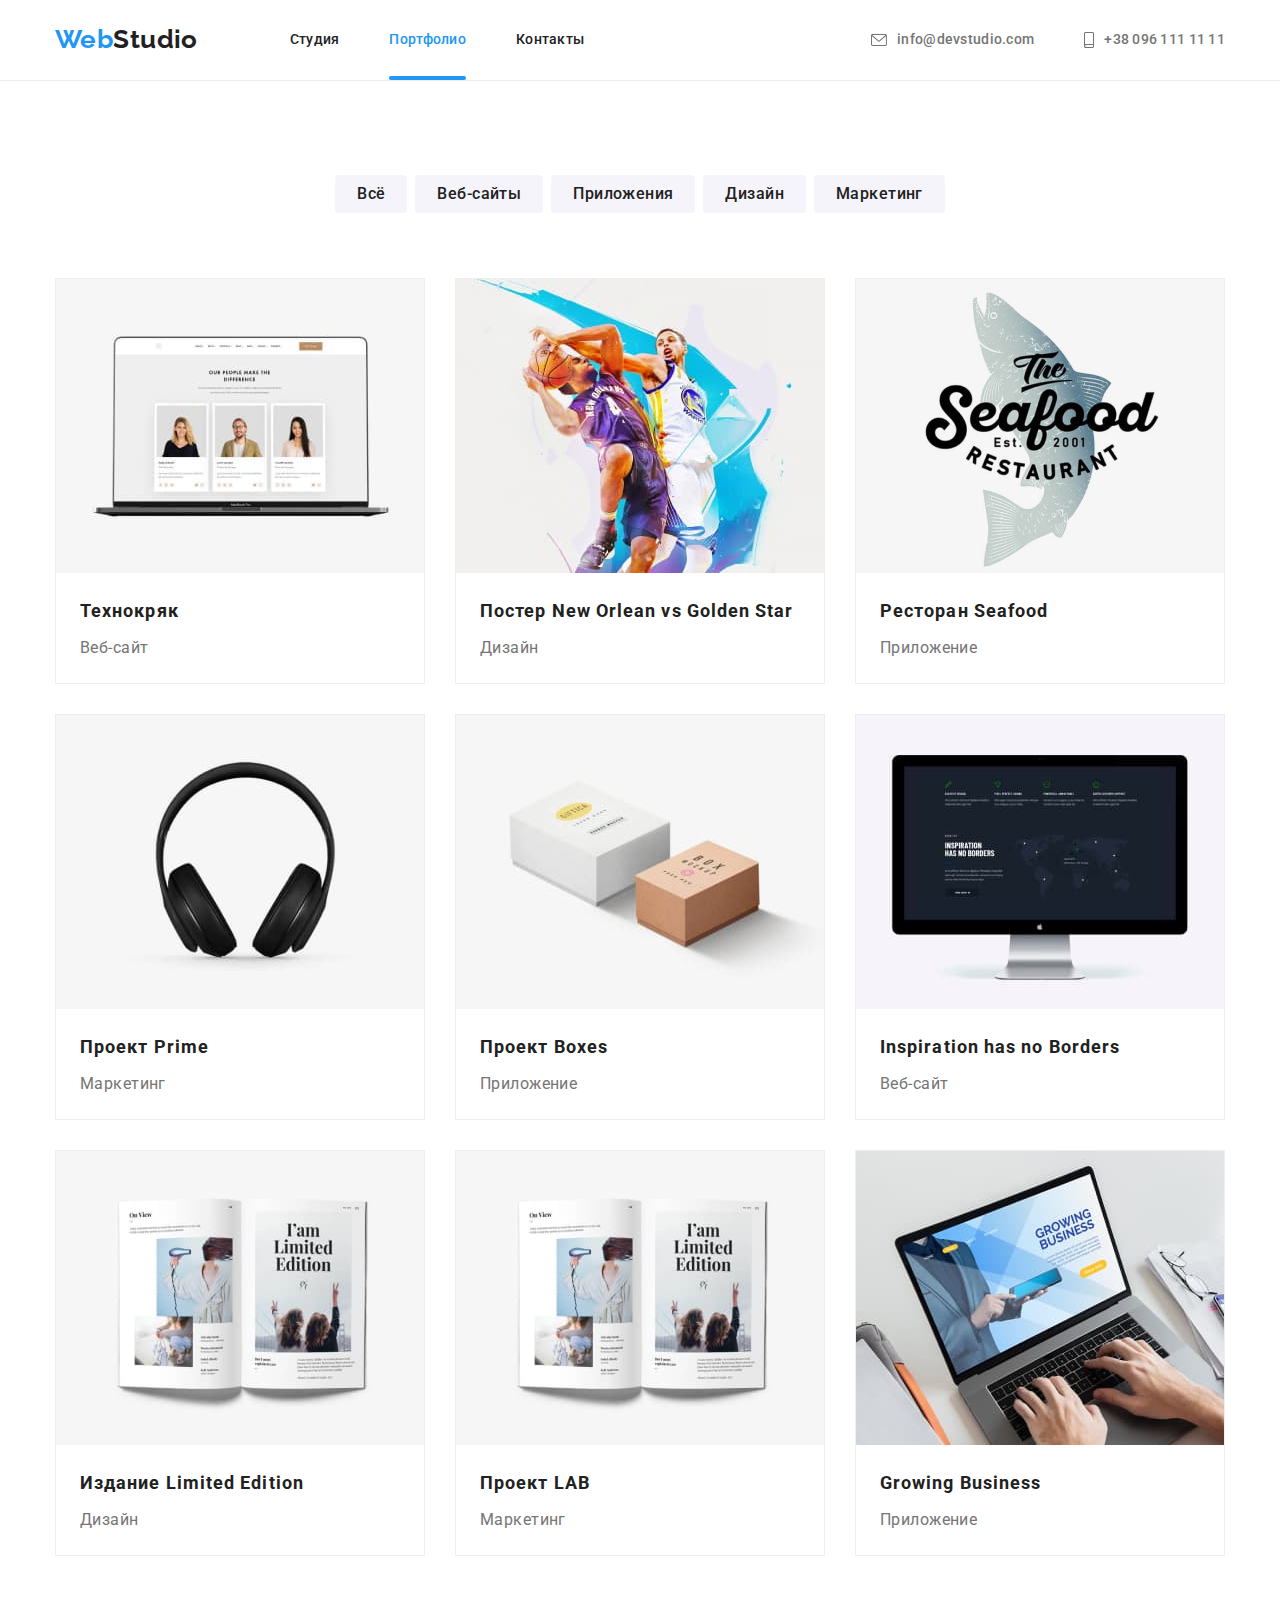
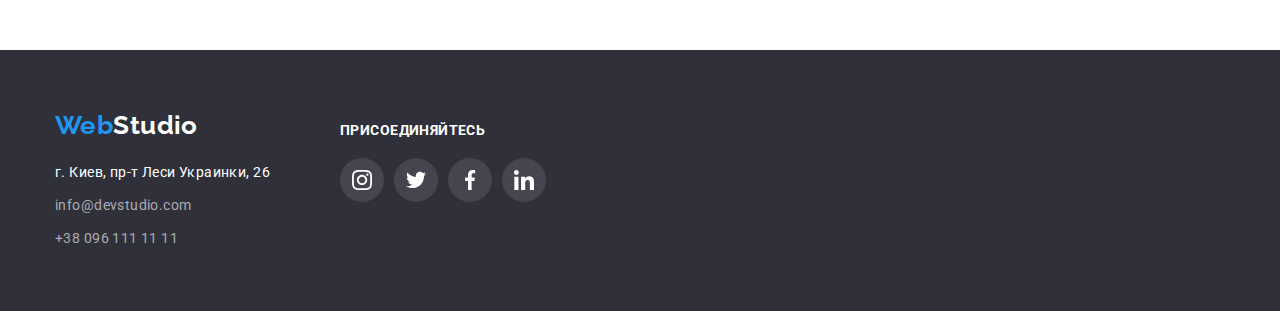
==== portfolio.html @ 5e7bb0fe "HW6 initial" ====
<!DOCTYPE html>
<html lang="ru">
  <head>
    <meta charset="UTF-8" />
    <meta http-equiv="X-UA-Compatible" content="IE=edge" />
    <meta name="viewport" content="width=device-width, initial-scale=1.0" />
    <title>Portfolio</title>
    <link rel="preconnect" href="https://fonts.googleapis.com" />
    <link rel="preconnect" href="https://fonts.gstatic.com" crossorigin />
    <link
      href="https://fonts.googleapis.com/css2?family=Raleway:wght@700&family=Roboto:wght@400;500;700;900&display=swap"
      rel="stylesheet"
    />
    <link rel="stylesheet" href="./css/modern-normalize.css" />
    <link rel="stylesheet" href="./css/styles.css" />
  </head>
  <body>
    <!-- header -->
    <header class="header-border">
      <div class="header-section container">
        <a href="#" lang="en" class="logo header"
          >Web<span class="logo-studio-header">Studio</span></a
        >
        <nav class="nav">
          <ul class="nav-list">
            <li class="nav-items"><a href="./index.html" class="page">Студия</a></li>
            <li class="nav-items"><a href="#" class="page current">Портфолио</a></li>
            <li class="nav-items"><a href="#" class="page">Контакты</a></li>
          </ul>
        </nav>
        <ul class="contact">
          <li class="contact-list">
            <a href="mailto:info@devstudio.com" target="_blank" class="details">
              <svg class="svg-envelope">
                <use href="./images/icons/symbol-defs.svg#icon-envelope"></use>
              </svg>
              info@devstudio.com</a
            >
          </li>
          <li class="contact-list">
            <a href="tel:+380961111111" target="_blank" class="details"
              ><svg class="svg-smartphone">
                <use href="./images/icons/symbol-defs.svg#icon-smartphone"></use>
              </svg>
              +38 096 111 11 11</a
            >
          </li>
        </ul>
      </div>
    </header>
    <main>
      <section class="section">
        <!-- portfolio filter -->

        <div class="container">
          <h2 class="visually-hidden">Portfolio</h2>
          <ul class="filter-list">
            <li class="filter-item"><button type="button" class="filter-button">Всё</button></li>
            <li class="filter-item">
              <button type="button" class="filter-button">Веб-сайты</button>
            </li>
            <li class="filter-item">
              <button type="button" class="filter-button">Приложения</button>
            </li>
            <li class="filter-item"><button type="button" class="filter-button">Дизайн</button></li>
            <li class="filter-item">
              <button type="button" class="filter-button">Маркетинг</button>
            </li>
          </ul>
          <!-- portfolio projects list -->
          <ul class="progects-list">
            <li class="progect-item">
              <div class="progect-image">
                <img src="./images/pf-1.jpg" alt="Технокряк" />
              </div>
              <div class="progect-description">
                <h2>Технокряк</h2>
                <p>Веб-сайт</p>
              </div>
            </li>
            <li class="progect-item">
              <div class="progect-image">
                <img src="./images/pf-2.jpg" alt="Постер New Orlean vs Golden Star" />
              </div>
              <div class="progect-description">
                <h2>Постер New Orlean vs Golden Star</h2>
                <p>Дизайн</p>
              </div>
            </li>
            <li class="progect-item">
              <div class="progect-image">
                <img src="./images/pf-3.jpg" alt="Ресторан Seafood" />
              </div>
              <div class="progect-description">
                <h2>Ресторан Seafood</h2>
                <p>Приложение</p>
              </div>
            </li>
            <li class="progect-item">
              <div class="progect-image">
                <img src="./images/pf-4.jpg" alt="Проект Prime" />
              </div>
              <div class="progect-description">
                <h2>Проект Prime</h2>
                <p>Маркетинг</p>
              </div>
            </li>
            <li class="progect-item">
              <div class="progect-image">
                <img src="./images/pf-5.jpg" alt="Проект Boxes" />
              </div>
              <div class="progect-description">
                <h2>Проект Boxes</h2>
                <p>Приложение</p>
              </div>
            </li>
            <li class="progect-item">
              <div class="progect-image">
                <img src="./images/pf-6.jpg" alt="Inspiration has no Borders" />
              </div>
              <div class="progect-description">
                <h2>Inspiration has no Borders</h2>
                <p>Веб-сайт</p>
              </div>
            </li>
            <li class="progect-item">
              <div class="progect-image">
                <img src="./images/pf-7.jpg" alt="Издание Limited Edition" />
              </div>
              <div class="progect-description">
                <h2>Издание Limited Edition</h2>
                <p>Дизайн</p>
              </div>
            </li>
            <li class="progect-item">
              <div class="progect-image">
                <img src="./images/pf-7.jpg" alt="Проект LAB" />
              </div>
              <div class="progect-description">
                <h2>Проект LAB</h2>
                <p>Маркетинг</p>
              </div>
            </li>
            <li class="progect-item">
              <div class="progect-image">
                <img src="./images/pf-9.jpg" alt="Growing Business" />
              </div>
              <div class="progect-description">
                <h2>Growing Business</h2>
                <p>Приложение</p>
              </div>
            </li>
          </ul>
        </div>
      </section>
    </main>
    <!-- footer -->
    <footer class="footer-section">
      <div class="container footer-flex">
        <div>
          <a href="#" lang="en" class="logo">Web<span class="logo-studio-footer">Studio</span></a>
          <address class="address">
            <ul>
              <li>
                <a
                  href="https://goo.gl/maps/kM4UqTTEP7NsfNpt6"
                  target="_blank"
                  rel="noopener noreferrer"
                  class="contact-address"
                >
                  г. Киев, пр-т Леси Украинки, 26
                </a>
              </li>
              <li>
                <a href="mailto:info@devstudio.com" target="_blank" class="contact-details"
                  >info@devstudio.com</a
                >
              </li>
              <li>
                <a href="tel:+380961111111" target="_blank" class="contact-details"
                  >+38 096 111 11 11</a
                >
              </li>
            </ul>
          </address>
        </div>
        <div class="footer-social-section">
          <p class="social-request-text">присоединяйтесь</p>
          <ul class="footer-social-list">
            <li class="footer-social">
              <a href="#" class="footer-icon-link">
                <svg class="footer-icon-svg">
                  <use href="./images/icons/symbol-defs.svg#icon-instagram"></use>
                </svg>
              </a>
            </li>
            <li class="footer-social">
              <a href="#" class="footer-icon-link"
                ><svg class="footer-icon-svg">
                  <use href="./images/icons/symbol-defs.svg#icon-twitter"></use>
                </svg>
              </a>
            </li>
            <li class="footer-social">
              <a href="#" class="footer-icon-link"
                ><svg class="footer-icon-svg">
                  <use href="./images/icons/symbol-defs.svg#icon-facebook"></use>
                </svg>
              </a>
            </li>
            <li class="footer-social">
              <a href="#" class="footer-icon-link"
                ><svg class="footer-icon-svg">
                  <use href="./images/icons/symbol-defs.svg#icon-linkedin"></use>
                </svg>
              </a>
            </li>
          </ul>
        </div>
      </div>
    </footer>
  </body>
</html>
---- css/styles.css ----
/* header */
.header-section {   
    display: flex;
    align-items: center;
}

.header-border {
    border-bottom: 1px solid #ECECEC;
}

/* header-logo */
.logo {
    text-decoration: none;
    font-family: 'Raleway', sans-serif;
    color: var(--hover-logo-text-color);
    font-weight: 700;
    font-size: 26px;
    line-height: 1.19;
}
.header {
    padding:24px 0 25px 0;
}


.logo-studio-header {
    color: var(--title-text-color)
}


.logo-studio-footer {
    color: #FFFFFF;
}

/* header-menu */

.page {
    display: block;
    font-weight: 500;
    line-height: 1.14;
    color: var(--title-text-color);
    letter-spacing: 0.02em;
    padding: 32px 0px;
    transition: color 250ms cubic-bezier(0.4, 0, 0.2, 1);
}

.nav {
    margin-left: 92px;
}

.nav-list { 
    display: flex;
}

.nav-items {
 position: relative;
 display: block;
}

.nav-items + .nav-items {
    margin-left: 50px;
}

/* Alternative */
/* .nav-items:not(:last-child) {
    margin-right: 50px;
} */

.contact {
    margin-left: auto;
    display: flex;
    align-items: center;
}

.contact-list + .contact-list {
    margin-left: 50px;
}

/* .details {
    display:flex;
    align-items: center;
    transition: color 250ms cubic-bezier(0.4, 0, 0.2, 1);
} */

/* ALTERNATIVE 
/* .contact-list:not(:last-child) {
    margin-right:50px;
} */ 



.contact .details {  
    display: flex;
    align-items: center;
    font-weight: 500;
    font-size: 14px;
    line-height: 1.14;
    color: var(--desrcrition-text-color);
    letter-spacing: 0.02em;
    text-decoration: none;
    padding: 10px 0px;
    transition: color 250ms cubic-bezier(0.4, 0, 0.2, 1);
}

.nav-list .page:hover,
.nav-list .page:focus,
.contact .details:hover,
.contact .details:focus {
    color: var(--hover-logo-text-color);
}

.current {
    color: var(--hover-logo-text-color);
}

.current::after {
    content: '';
    display: block;
    position: absolute;
    bottom: 0;
    nav-left: 0;
    background-color: #2196F3;
    height: 4px;
    width: 100%;
    border-radius: 2px;
}

.svg-envelope {
    width: 16px;
    height: 12px;
    margin-right: 10px;
    fill: #757575;
    transition: fill 250ms cubic-bezier(0.4, 0, 0.2, 1);
}
.svg-smartphone {
    width: 10px;
    height: 16px;
    margin-right: 10px;
    fill: #757575;
    transition: fill 250ms cubic-bezier(0.4, 0, 0.2, 1);
}

.details:hover > .svg-envelope,
.details:focus > .svg-envelope,
.details:hover > .svg-smartphone,
.details:focus > .svg-smartphone {
    fill: var(--hover-logo-text-color);
}

/* studio hero title */

.section {
    padding: 94px 0px;
}

.hero-section {
background-image: linear-gradient(to left,rgba(47, 48, 58, 0.4), 
rgba(47, 48, 58, 0.4)), url(../images/bg-1.jpg);
background-repeat: no-repeat;
background-size: cover;
background-position: center;
margin: 0 auto;
text-align: center;
max-width: 1600px;
color: var(--background-color);
padding: 200px 0px;
}

.hero-title {
font-weight: 900;   
font-size: 44px;
line-height: 1.36;
letter-spacing: 0.06em;
text-transform: uppercase;
max-width: 696px;
margin: 0px auto;
}

.hero-button {
font-weight: 700;
font-family: inherit;
font-size: 16px;
line-height: 1.88;
letter-spacing: 0.06em;
box-shadow: 0px 4px 4px rgba(0, 0, 0, 0.15);
border-radius: 4px;
border-style: none;
background: var(--hover-logo-text-color);
color: var(--background-color);
cursor: pointer;
padding: 10px 32px;
margin-top: 30px;
transition: background-color 250ms cubic-bezier(0.4, 0, 0.2, 1);
}

.hero-button:hover,
.hero-button:focus {
background-color: var(--hover-hero-button-color);
}

/* studio about us */

.svg-icon-about-us {
    width: 70px;
    height: 70px;
}

.section-about-us {
    padding-top: 94px;
}

.visually-hidden {
    position: absolute;
    width: 1px;
    height: 1px;
    margin: -1px;
    border: 0;
    padding: 0;
    white-space: nowrap;
    clip-path: inset(100%);
    clip: rect(0 0 0 0);
    overflow: hidden;
}

.reason-list {
    display: flex;
}

.reason-item > div {
    display: flex;
    width: 270px;
    height: 120px;
    background-color: var(--studio-down-background-color);
    border-radius: 4px;
    margin-bottom: 30px;
    align-items: center;
    justify-content: center;
    
}


.reason-item > h3 {
    font-weight: 700;
    font-size: inherit;
    line-height: 1.14;
    text-transform: uppercase;
    color: var(--title-text-color)
}

.reason-item > p {
    width: 270px;
    height: 75px;
    margin-top: 10px;
    line-height: 1.71;
}
.reason-item:not(:last-child) {
    margin-right: 30px;
}

/* modal window */

.backdrop {
    position: fixed;
    top: 0;
    left: 0;
    width: 100%;
    height: 1024px;
    z-index: 1;
    background-color: var(--backdrop-color);
    opacity: 1;
    transition: opacity 250ms cubic-bezier(0.4, 0, 0.2, 1);
}


.backdrop.is-hidden {
    opacity: 0;
    pointer-events: none;
}

.backdrop.is-hidden .modal {
 transform: translate(-50%, -50%) scale(0.8);

}

.modal {
    position: absolute;
    width: 528px;
    height: 581px;
    background-color: #FFFFFF;
    box-shadow: 0px 1px 3px rgba(0, 0, 0, 0.12),
    0px 1px 1px rgba(0, 0, 0, 0.14),
    0px 2px 1px rgba(0, 0, 0, 0.2);
    border-radius: 4px;
    left: 50%;
    top: 50%;
    transform: translate(-50%, -50%) scale(1);
    transition: transform 250ms cubic-bezier(0.4, 0, 0.2, 1);
}

.cross-icon {
    display: flex;
    position: absolute;
    border: 1px solid rgba(0, 0, 0, 0.1);
    box-sizing: border-box;
    width: 30px;
    height: 30px;
    border-radius: 50%;
    justify-content: center;
    align-items: center;
    right: 8px;
    top: 8px;
    background-color: #FFFFFF;
    cursor: pointer;

}
.modal svg {
    width: 18px;
    height: 18px;
    padding: 0;
    margin: 0;
    fill: #000;
}
/* products section */

.primary-title {
font-weight: 700;
font-size: 36px;
line-height: 1.17;
text-align: center;
color: var(--title-text-color);
}

.product-list {

    display: flex;
    margin-top: 50px;
    z-index: 0;
}

.product-item {
    position: relative;
}

.product-item:not(:last-child) {
    margin-right: 30px;
}

.product-list div {
position: absolute;
display: block;
width: 100%;
bottom: 0;
background-color: rgba(47, 48, 58, 0.8);
}
.product-name {
    text-transform: uppercase;
    width: 700;
    line-height: 1.17;
    color: #FFFFFF;
    text-align: center;
    padding: 27px 0;
}

/* studio our team */

.team { 
    background-color: var(--studio-down-background-color)
}

.team-list {
    display: flex;
    margin: 50px -15px 0;
}

.team-member {
    background-color: var(--background-color);
    text-align: center;
    box-shadow: 0px 1px 3px rgba(0, 0, 0, 0.12),
    0px 1px 1px rgba(0, 0, 0, 0.14),
    0px 2px 1px rgba(0, 0, 0, 0.2);
    border-radius: 0px 0px 4px 4px;
    margin: 0 15px;
}

/* .team-member:not(:last-child){
    margin: 30px; */

/* } */

.team-member-details {
    padding-top: 30px;
}
.team-member-name {
    font-weight: 500;
    font-size: 16px;
    line-height: 1.19;  
    color: var(--title-text-color);
}

.team-member-position {
    font-size: 16px;
    line-height: 1.19;
    margin-top: 10px;
}
.social-icons-list {
    display: flex;
    justify-content: center;
    margin-top: 16px;
    margin-bottom: 30px;
}
.social-icon-link { 
    display: flex;
    width: 44px;
    height: 44px;
    justify-content: center;
    align-items: center;
    cursor: pointer;
    border-radius: 50%;
    transition: background-color 250ms cubic-bezier(0.4, 0, 0.2, 1);
}
.social-icon + .social-icon {
    margin-left: 10px;
}
.social-icon-svg {
    fill: var(--social-network-icons);
    transition: fill 250ms cubic-bezier(0.4, 0, 0.2, 1);
}
.social-icon-link:hover,
.social-icon-link:focus {
    background-color: var(--hover-logo-text-color);
}
.social-icon-link:hover > .social-icon-svg,
.social-icon-link:focus > .social-icon-svg {
    fill: var(--background-color);
}

.social-icon-svg {
    width: 20px;
    height: 20px;
}
/* our customers */

.customers-list {
    display: flex;
    margin-top: 50px;
    justify-content: center;
}

.svg-container-customers { 
    display: flex;
    align-items: center;
    justify-content: center;
    width: 170px;
    height: 92px;
    border: 1px solid #AFB1B8;
    box-sizing: border-box;
    border-radius: 4px;
    transition: border-color 250ms cubic-bezier(0.4, 0, 0.2, 1);
}

.svg-container-customers:hover,
.svg-container-customers:focus {
    border-color: var(--hover-logo-text-color);
}

.svg-container-customers:hover .customer-icon,
.svg-container-customers:focus .customer-icon {
    fill: var(--hover-logo-text-color);
}

.customers:not(:first-child) {
    margin-left: 30px;
}

.customer-icon {
    width: 106px;
    height: 60px;
    fill: #afb1b8;
    transition: fill 250ms cubic-bezier(0.4, 0, 0.2, 1);
}
/* portfolio filter */

.filter-list {
    display: flex;
    justify-content: center;
}
.filter-button {
background: var(--studio-down-background-color);
color: var(--title-text-color);
font-family: inherit;
font-weight: 500;
font-size: 16px;
line-height: 1.62;
letter-spacing: inherit;
cursor: pointer;
padding: 6px 22px;
border-color: var(--studio-down-background-color);
border-radius: 4px;
border-style: none;
transition: background-color, color, box-shadow, 250ms cubic-bezier(0.4, 0, 0.2, 1);
}

.filter-item:not(:last-child) {
    margin-right: 8px;
}
    
.filter-button:hover,
.filter-button:focus {
    background-color: var(--hover-logo-text-color);
    color: var(--background-color);
    box-shadow: 0px 3px 1px rgba(0, 0, 0, 0.1),
    0px 1px 2px rgba(0, 0, 0, 0.08),
    0px 2px 2px rgba(0, 0, 0, 0.12);
}

/* portfolio projects list */

.progect-item:hover,
.progect-item:focus {
box-shadow: 0px 1px 1px rgba(0, 0, 0, 0.12),
0px 4px 4px rgba(0, 0, 0, 0.06),
1px 4px 6px rgba(0, 0, 0, 0.16);

}
.progect-image {
    position: relative;
    overflow: hidden;
}

.progect-image::after {
    content: "";
    position: absolute;
    display: block;
    top: 0;
    left: 0;
    width: 100%;
    height: 100%;
    background: var(--overlay-background-color);
    transform: translateY(100%);
    transition: transform 250ms cubic-bezier(0.4, 0, 0.2, 1);
}

.progect-item:hover .progect-image::after {
    transform: translateY(0)
}

.progects-list {
    display: flex;
    flex-wrap: wrap;
    margin: -15px;
    margin-top: 50px;
}


.progects-list h2 {
    font-weight: 700;
    font-size: 18px;
    line-height: 2;
    letter-spacing: 0.06em;
    color: #212121;
}

.progects-list p {
    font-size: 16px;
    line-height: 1.88;
}

.progect-type {
    font-size: 16px;
    line-height: 1.88;
    text-decoration: none;
}

.progect-item {
    margin:15px;
    width: 370px;
    border: 1px solid #EEEEEE;
    transition: box-shadow 250ms cubic-bezier(0.4, 0, 0.2, 1);
}

.progect-description {
    padding: 20px 24px;
    display: block;
}

.progect-description > p { 
    margin-top: 4px;
}
/* ALTERNATIVE================

.progect-item:nth-child(3n) {
    margin-right: 0;
}
.progect-item:nth-child(-n+3) {
    margin-bottom: 0;
============================== } */



/* footer */

.footer-section {
    background-color: var(--footer-background-color);
    padding: 60px 0;
}

.address {
    line-height: 1.71;
    font-style: normal;
    margin-top: 20px;
}

.maito .contact-details {
    padding: 9px 0;
}
.contact-address {
    color: var(--background-color); 
    text-decoration: none;
    transition: color 250ms cubic-bezier(0.4, 0, 0.2, 1);
}

.contact-details {
    color: var(--footer-links-color);
    text-decoration: none;
    display:block;
    margin-top: 9px;
    transition: color 250ms cubic-bezier(0.4, 0, 0.2, 1);
}

.contact-address:hover,
.contact-details:hover,
.contact-address:focus,
.contact-details:focus {
color: var(--hover-logo-text-color);
}

.footer-flex {
    display: flex;
}
.footer-social-section {
    margin-top: 12px;
    margin-left: 70px;
}

.social-request-text {
font-weight: 700;
color: var(--background-color);
text-transform: uppercase;
}

.footer-social + .footer-social {
    margin-left: 10px;
}

.footer-social-list {
    display: flex;
    margin-top: 20px;
}

.footer-icon-link {
    display: flex;
    justify-content: center;
    align-items: center;
    border-radius: 50%;
    width: 44px;
    height: 44px;
    background-color: var(--footer-social-background);
    cursor: pointer;
    transition: background-color 250ms cubic-bezier(0.4, 0, 0.2, 1);
}

.footer-icon-link:hover,
.footer-icon-link:focus {
    background-color: var(--hover-logo-text-color);
}

.footer-icon-svg {
    fill: var(--background-color);
    width: 20px;
    height: 20px;
}
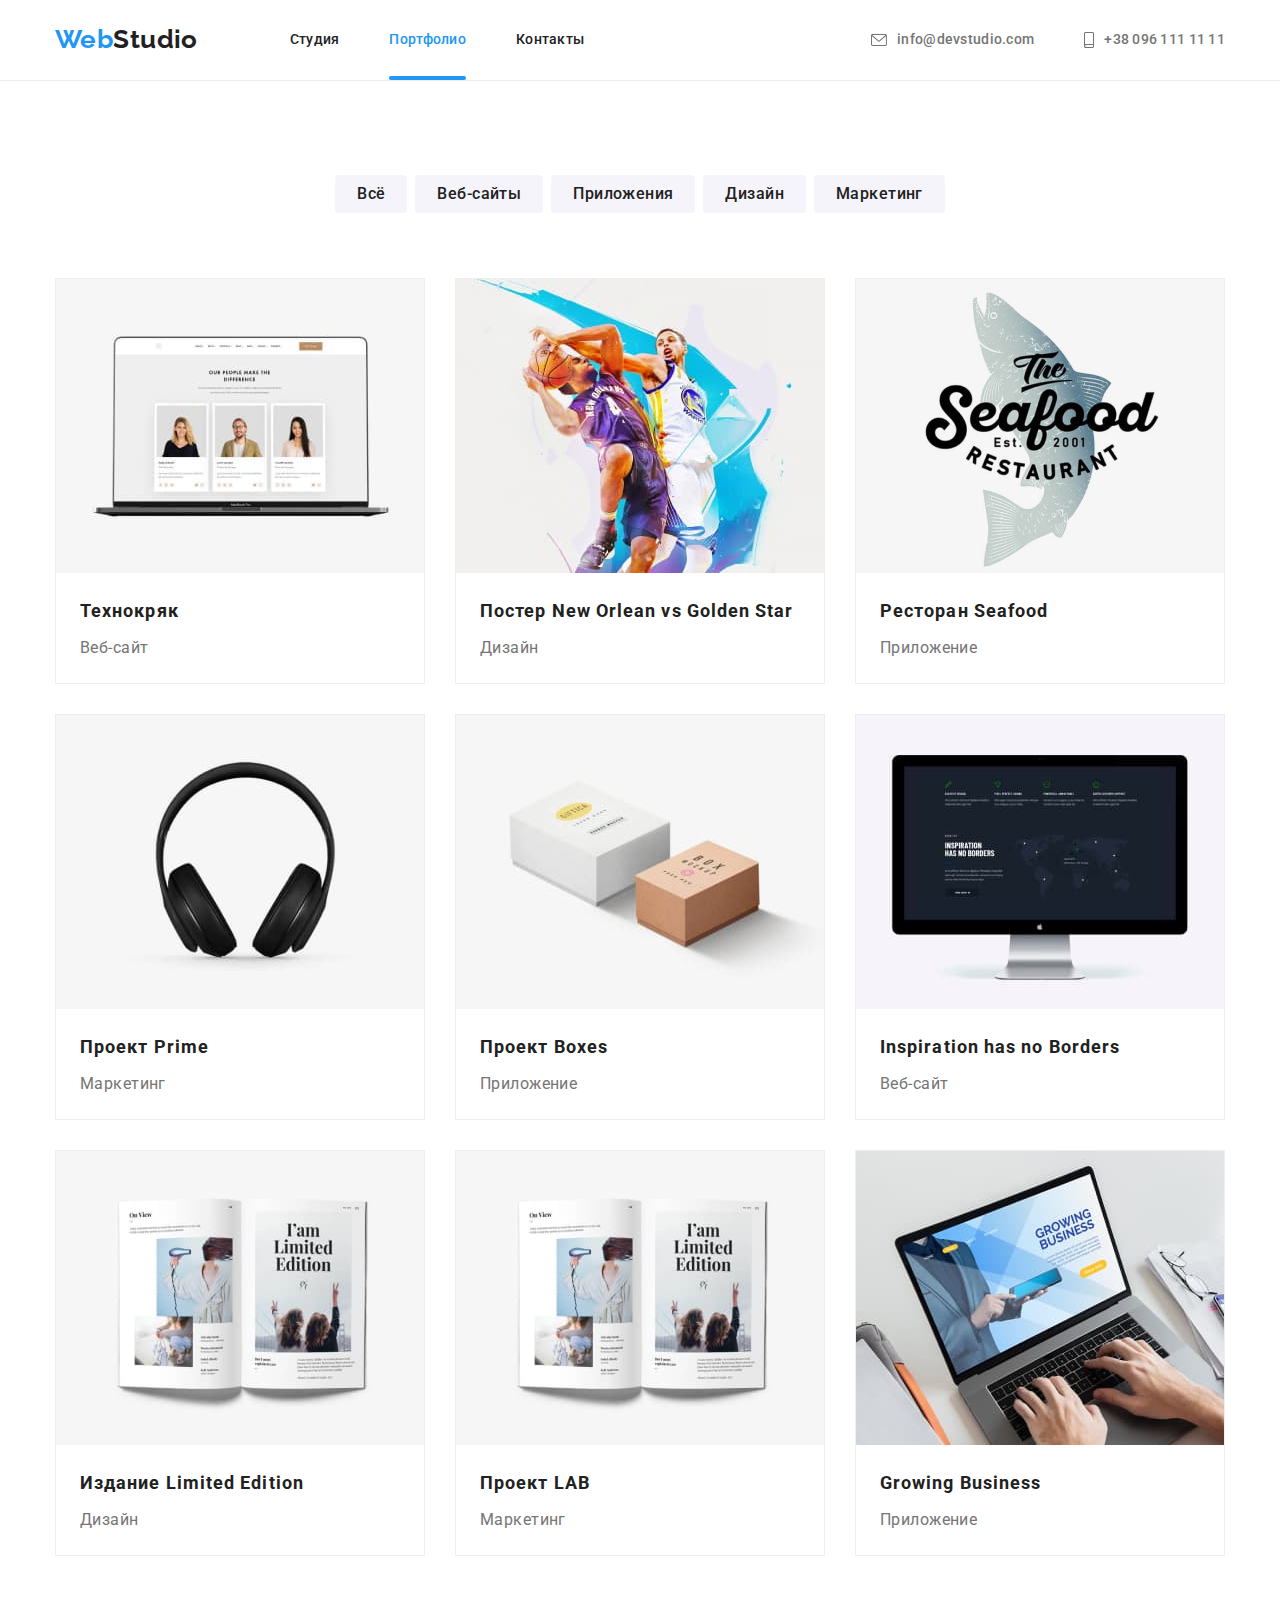
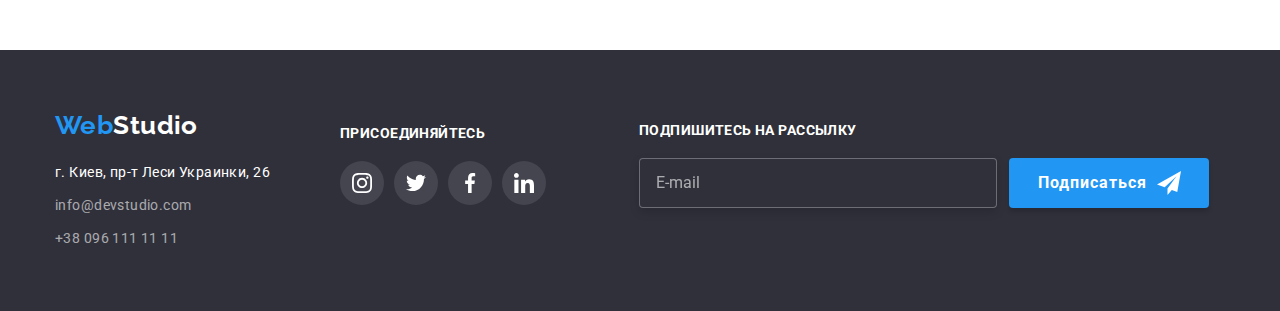
==== commit a02d7d27: "HW6 final" ====
--- a/portfolio.html
+++ b/portfolio.html
@@ -217,6 +217,17 @@
             </li>
           </ul>
         </div>
+        <form class="footer-form" action="DescriptionForm">
+          <label class="footer-label">
+            <input class="footer-input" type="email" placeholder="E-mail" /> Подпишитесь на рассылку
+          </label>
+          <button class="footer-botton" type="submit">
+            <span class="footer-botton-text">Подписаться</span>
+            <svg class="footer-botton-image">
+              <use href="./images/icons/symbol-defs.svg#twitter"></use>
+            </svg>
+          </button>
+        </form>
       </div>
     </footer>
   </body>
--- a/css/styles.css
+++ b/css/styles.css
@@ -264,7 +264,7 @@
     top: 0;
     left: 0;
     width: 100%;
-    height: 1024px;
+    height: 100%;
     z-index: 1;
     background-color: var(--backdrop-color);
     opacity: 1;
@@ -285,7 +285,7 @@
 .modal {
     position: absolute;
     width: 528px;
-    height: 581px;
+    /* height: 581px; */
     background-color: #FFFFFF;
     box-shadow: 0px 1px 3px rgba(0, 0, 0, 0.12),
     0px 1px 1px rgba(0, 0, 0, 0.14),
@@ -295,6 +295,7 @@
     top: 50%;
     transform: translate(-50%, -50%) scale(1);
     transition: transform 250ms cubic-bezier(0.4, 0, 0.2, 1);
+    
 }
 
 .cross-icon {
@@ -313,13 +314,183 @@
     cursor: pointer;
 
 }
-.modal svg {
+
+.cross-icon use {
+    transition: fill 250ms cubic-bezier(0.4, 0, 0.2, 1);
+}
+
+.cross-icon:hover use,
+.cross-icon:focus use {
+    fill: var(--hover-logo-text-color);
+}
+.modal > svg {
     width: 18px;
     height: 18px;
     padding: 0;
     margin: 0;
     fill: #000;
-}
+
+}
+/* modal window --- form */
+
+.form-title {
+    font-weight: 700;
+    font-size: 20px;
+    line-height: 1.15;
+    text-align: center;
+    color: var(--title-text-color);
+    margin-bottom: 12px;
+}
+
+.form {
+    padding: 40px 40px;
+}
+
+.form-block + .form-block {
+    margin-top: 10px;
+}
+
+.form-label {
+    font-size: 12px;
+    line-height: 1.16;
+    letter-spacing: 0.01em;
+}
+
+.form-input-image {
+    display: flex;
+    position: relative;
+    margin-top: 4px;
+}
+
+.form-input {
+    height: 40px;
+    width: 100%;
+    padding-left: 42px;
+    border: 1px solid rgba(33, 33, 33, 0.2);
+    box-sizing: border-box;
+    border-radius: 4px;
+    outline: none;
+    transition: border-color 250ms cubic-bezier(0.4, 0, 0.2, 1);
+}
+
+.form-image {
+    position: absolute;
+    margin-top: 11px;
+    margin-left: 12px;
+    height: 18px;
+    width: 18px;
+
+}
+
+.form-svg {
+fill: var(--title-text-color);
+transition: fill 250ms cubic-bezier(0.4, 0, 0.2, 1);
+}
+
+
+.form-input.comment::placeholder {
+color: var(--placeholder-color);
+}
+
+.comment {
+    height: 120px;
+    width: 448px;
+    padding: 12px 16px;
+    margin-top: 4px;
+    line-height: 1.17;
+    resize: none;
+
+
+} 
+
+.form-label-checkbox {
+    position: relative;
+    display: flex;
+    justify-content: left;
+    align-items: center;
+    line-height: 1.715;
+    margin-top: 20px;
+    margin-left: 13px;
+    cursor: pointer;
+
+}
+
+.form-input-checkbox {
+    /* margin-left: 14px; */
+    appearance: none;
+
+}
+
+.check-image {
+    position: absolute;
+    height: 15px;
+    width: 16px;
+    border-radius: 2px;
+    background-size: contain;
+    background-color: #2196F3;
+    fill: var(--background-color);
+    opacity: 0;
+    margin-right: 7px;
+    transition: opacity 250ms cubic-bezier(0.4, 0, 0.2, 1);
+}
+.check-form-image {
+    height: 15px;
+    width: 16px;
+    margin-right: 7px;
+}
+
+.form-input-checkbox:checked + .check-image {
+    opacity: 1;
+}
+.form-input-checkbox:checked + .check-form-image {
+    opacity: 0;
+}
+
+.form-button {
+    display: flex;
+    width: 200px;
+    height: 50px;
+    font-weight: 700;
+    font-size: 16px;
+    line-height: 1.88;
+    background-color: var(--hover-logo-text-color);
+    color: var(--background-color);
+    box-shadow: 0px 4px 4px rgba(0, 0, 0, 0.15);
+    border: none;
+    border-radius: 4px;
+    margin: 30px auto 0;
+    justify-content: center;
+    align-items: center;
+    transition: background-color 250ms cubic-bezier(0.4, 0, 0.2, 1);
+}
+
+.form-button:hover,
+.form-button:focus {
+background-color: var(--hover-hero-button-color);
+
+}
+
+.form-conditions { 
+    color: var(--hover-logo-text-color);
+    text-decoration: underline;
+    padding-left: 3px;
+}
+
+.form-input:hover,
+.form-input:focus {
+    border-color: var(--hover-logo-text-color);
+}
+
+.form-input:hover + svg > .form-svg,
+.form-input:focus + svg > .form-svg {
+    fill: var(--hover-logo-text-color);
+}
+
+.form-svg:hover {
+fill: var(--hover-logo-text-color);
+}
+
+
 /* products section */
 
 .primary-title {
@@ -527,7 +698,7 @@
     overflow: hidden;
 }
 
-.progect-image::after {
+.progect-image::after  {
     content: "";
     position: absolute;
     display: block;
@@ -638,7 +809,7 @@
     display: flex;
 }
 .footer-social-section {
-    margin-top: 12px;
+    margin-top: 15px;
     margin-left: 70px;
 }
 
@@ -678,4 +849,73 @@
     fill: var(--background-color);
     width: 20px;
     height: 20px;
-}+}
+
+.footer-form {
+    position: relative;
+    margin-top: 12px;
+
+}
+.footer-label {
+    font-weight: 700;
+    text-transform: uppercase;
+    color: #FFFFFF;
+
+}
+.footer-form {
+    margin-left: 93px;
+}
+.footer-input {
+    position: absolute;
+    height: 50px;   
+    width: 358px;
+    box-sizing: border-box;
+    color: rgba(255, 255, 255, 0.6);
+    left: 0;
+    top: 36px;
+    border: 1px solid rgba(255, 255, 255, 0.3);
+    filter: drop-shadow(0px 4px 4px rgba(0, 0, 0, 0.15));
+    border-radius: 4px;
+    background: #2F303A;
+    padding: 0px 16px;
+}
+.footer-input::placeholder {
+font-size: 16px;
+line-height: 1.25;
+color: rgba(255, 255, 255, 0.6);
+}
+
+.footer-botton {
+    position: relative;
+    display: flex;
+    width: 200px;
+    height: 50px;
+    margin-left: 370px;
+    background-color: var(--hover-logo-text-color);
+    box-shadow: 0px 4px 4px rgba(0, 0, 0, 0.15);
+    border-radius: 4px;
+    border: none;
+    padding: 0px;
+    top: 20px;
+}
+
+.footer-botton-text {
+    position: absolute;
+    font-size: 16px;
+    left: 29px;
+     top: 10px;
+    line-height: 1.88;
+    letter-spacing: 0.06em;
+    font-weight: 700;
+    color: var(--background-color);
+}
+.footer-botton-image {
+    position: absolute;
+    right: 28px;
+    top: 13px;
+    width: 24px;
+    height: 24px;
+    fill: var(--background-color);
+    
+
+}
